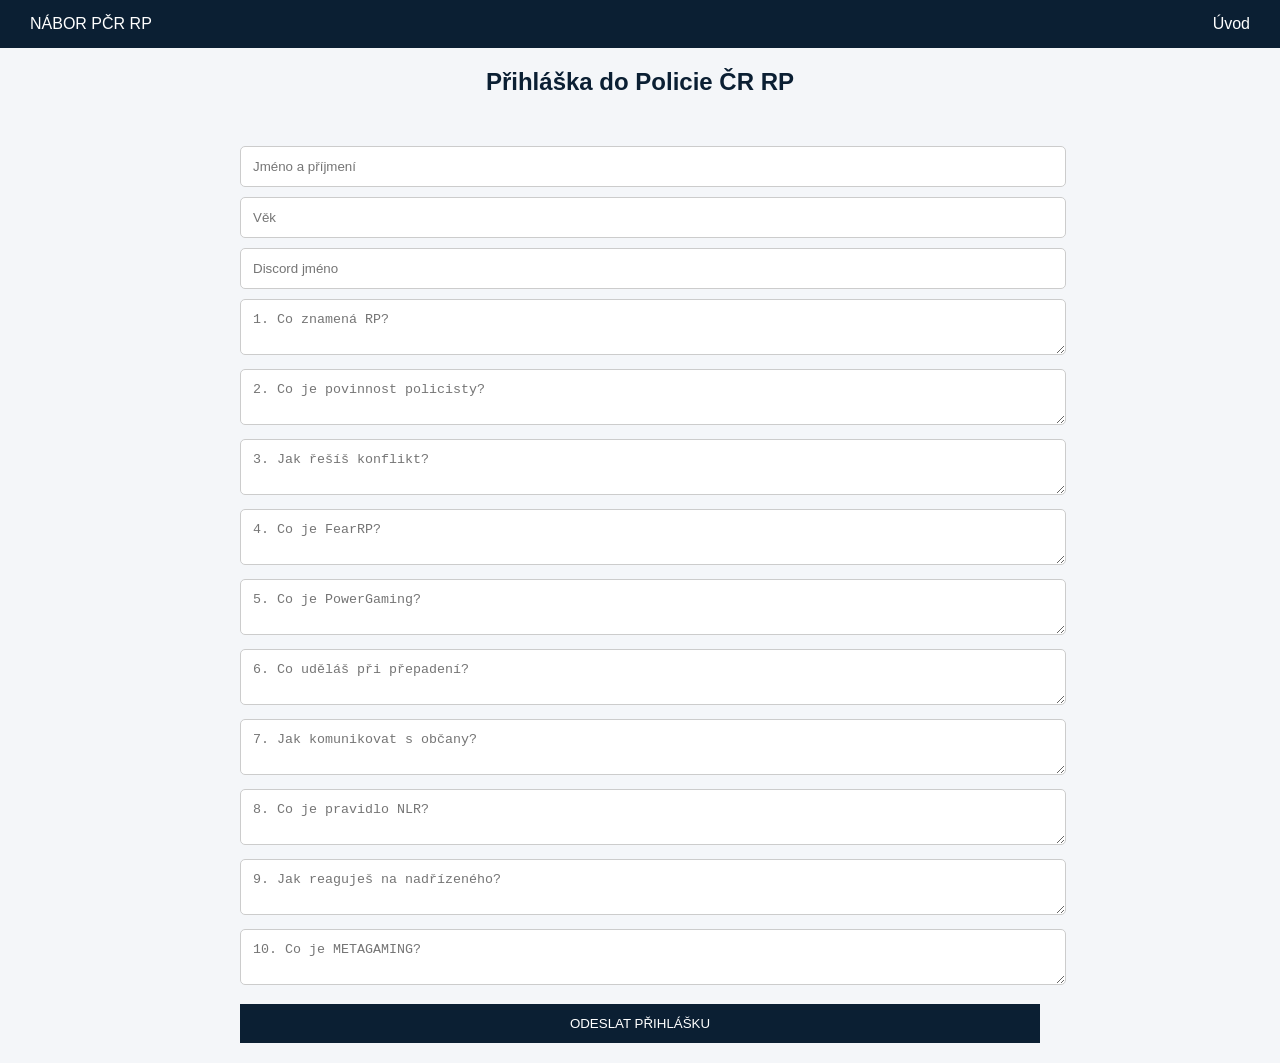
==== formular.html @ 45c47c53 "Add initial HTML structure for application form" ====
<!DOCTYPE html>
<html lang="cs">
<head>
<meta charset="UTF-8">
<meta name="viewport" content="width=device-width, initial-scale=1.0">

<title>Nábor Policie ČR RP</title>

<link rel="stylesheet" href="style.css">
</head>

<body>

<header>
<div class="logo">NÁBOR PČR RP</div>
<nav>
<a href="index.html">Úvod</a>
</nav>
</header>

<h2 style="text-align:center; margin-top:20px;">
Přihláška do Policie ČR RP
</h2>

<form id="form">

<input id="name" placeholder="Jméno a příjmení" required>
<input id="age" placeholder="Věk" required>
<input id="discord" placeholder="Discord jméno" required>

<!-- OTÁZKY -->
<textarea placeholder="1. Co znamená RP?" required></textarea>
<textarea placeholder="2. Co je povinnost policisty?" required></textarea>
<textarea placeholder="3. Jak řešíš konflikt?" required></textarea>
<textarea placeholder="4. Co je FearRP?" required></textarea>
<textarea placeholder="5. Co je PowerGaming?" required></textarea>
<textarea placeholder="6. Co uděláš při přepadení?" required></textarea>
<textarea placeholder="7. Jak komunikovat s občany?" required></textarea>
<textarea placeholder="8. Co je pravidlo NLR?" required></textarea>
<textarea placeholder="9. Jak reaguješ na nadřízeného?" required></textarea>
<textarea placeholder="10. Co je METAGAMING?" required></textarea>

<button type="submit">ODESLAT PŘIHLÁŠKU</button>

</form>

<script src="app.js"></script>

</body>
</html>
---- style.css ----
body {
margin: 0;
font-family: Arial;
background: #f4f6f9;
color: #0b1f33;
}

header {
background: #0b1f33;
color: white;
padding: 15px 30px;
display: flex;
justify-content: space-between;
align-items: center;
}

nav a {
color: white;
margin-left: 15px;
text-decoration: none;
}

.hero {
background: linear-gradient(90deg, #0b1f33, #143a63);
color: white;
text-align: center;
padding: 70px 20px;
}

.info {
display: grid;
grid-template-columns: repeat(auto-fit, minmax(250px, 1fr));
gap: 20px;
padding: 30px;
}

.card {
background: white;
padding: 20px;
border-radius: 8px;
box-shadow: 0 2px 10px rgba(0,0,0,0.1);
}

.actions {
display: grid;
grid-template-columns: repeat(auto-fit, minmax(250px, 1fr));
gap: 20px;
padding: 30px;
}

.box {
background: #0b1f33;
color: white;
padding: 20px;
border-radius: 8px;
}

.box a {
display: inline-block;
margin-top: 10px;
padding: 10px 15px;
background: #1e5aa8;
color: white;
text-decoration: none;
border-radius: 5px;
}

form {
max-width: 800px;
margin: auto;
padding: 20px;
}

input, textarea {
width: 100%;
padding: 12px;
margin-top: 10px;
border: 1px solid #ccc;
border-radius: 5px;
}

button {
width: 100%;
padding: 12px;
margin-top: 15px;
background: #0b1f33;
color: white;
border: none;
cursor: pointer;
}

footer {
text-align: center;
padding: 20px;
background: #0b1f33;
color: white;
margin-top: 40px;
}
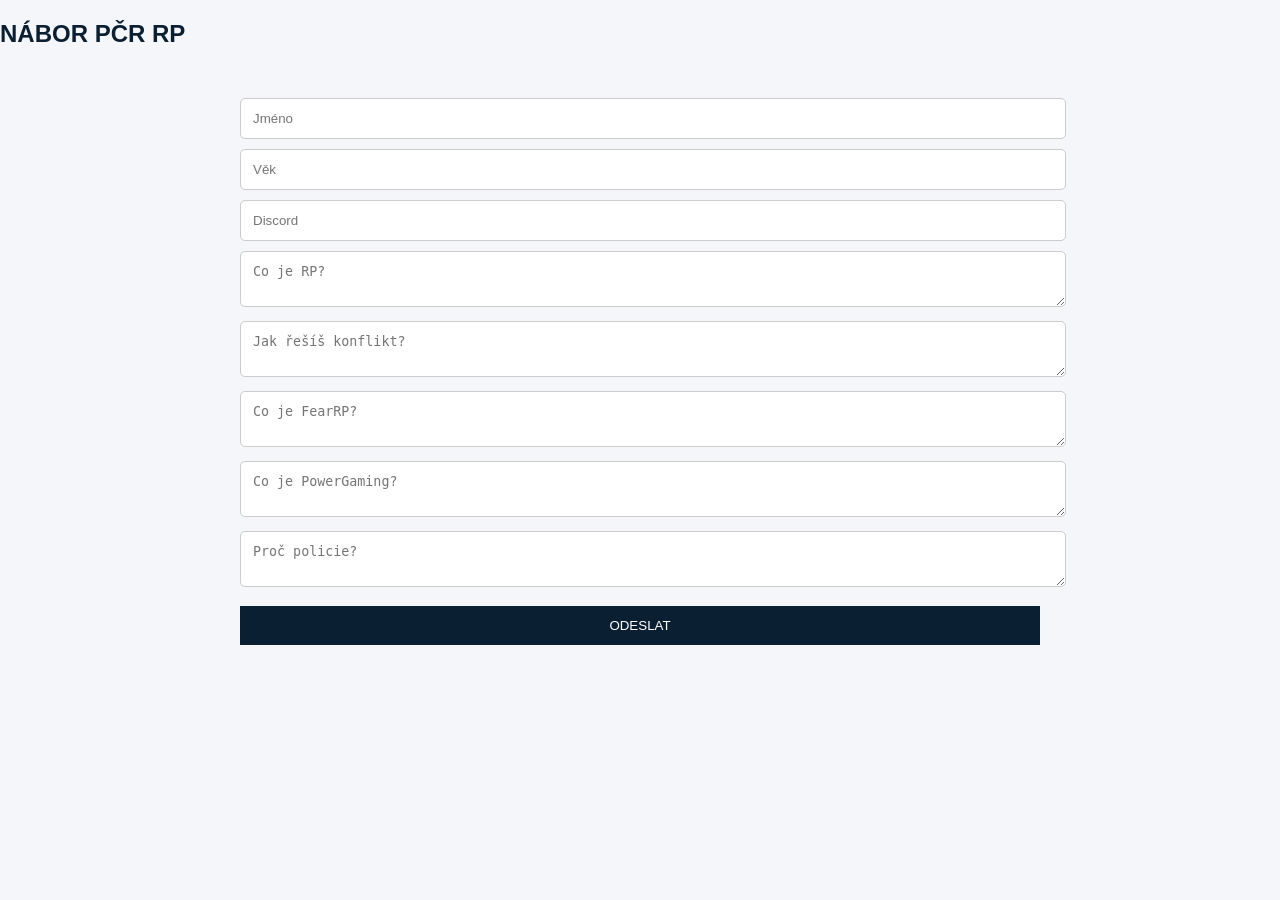
==== commit 851309ef: "Create formular.html" ====
--- a/formular.html
+++ b/formular.html
@@ -2,45 +2,29 @@
 <html lang="cs">
 <head>
 <meta charset="UTF-8">
-<meta name="viewport" content="width=device-width, initial-scale=1.0">
-
-<title>Nábor Policie ČR RP</title>
+<title>Nábor PČR RP</title>
 
 <link rel="stylesheet" href="style.css">
+<script src="firebaseConfig.js"></script>
 </head>
 
 <body>
 
-<header>
-<div class="logo">NÁBOR PČR RP</div>
-<nav>
-<a href="index.html">Úvod</a>
-</nav>
-</header>
-
-<h2 style="text-align:center; margin-top:20px;">
-Přihláška do Policie ČR RP
-</h2>
+<h2>NÁBOR PČR RP</h2>
 
 <form id="form">
 
-<input id="name" placeholder="Jméno a příjmení" required>
-<input id="age" placeholder="Věk" required>
-<input id="discord" placeholder="Discord jméno" required>
+<input id="name" placeholder="Jméno">
+<input id="age" placeholder="Věk">
+<input id="discord" placeholder="Discord">
 
-<!-- OTÁZKY -->
-<textarea placeholder="1. Co znamená RP?" required></textarea>
-<textarea placeholder="2. Co je povinnost policisty?" required></textarea>
-<textarea placeholder="3. Jak řešíš konflikt?" required></textarea>
-<textarea placeholder="4. Co je FearRP?" required></textarea>
-<textarea placeholder="5. Co je PowerGaming?" required></textarea>
-<textarea placeholder="6. Co uděláš při přepadení?" required></textarea>
-<textarea placeholder="7. Jak komunikovat s občany?" required></textarea>
-<textarea placeholder="8. Co je pravidlo NLR?" required></textarea>
-<textarea placeholder="9. Jak reaguješ na nadřízeného?" required></textarea>
-<textarea placeholder="10. Co je METAGAMING?" required></textarea>
+<textarea placeholder="Co je RP?"></textarea>
+<textarea placeholder="Jak řešíš konflikt?"></textarea>
+<textarea placeholder="Co je FearRP?"></textarea>
+<textarea placeholder="Co je PowerGaming?"></textarea>
+<textarea placeholder="Proč policie?"></textarea>
 
-<button type="submit">ODESLAT PŘIHLÁŠKU</button>
+<button>ODESLAT</button>
 
 </form>
 
